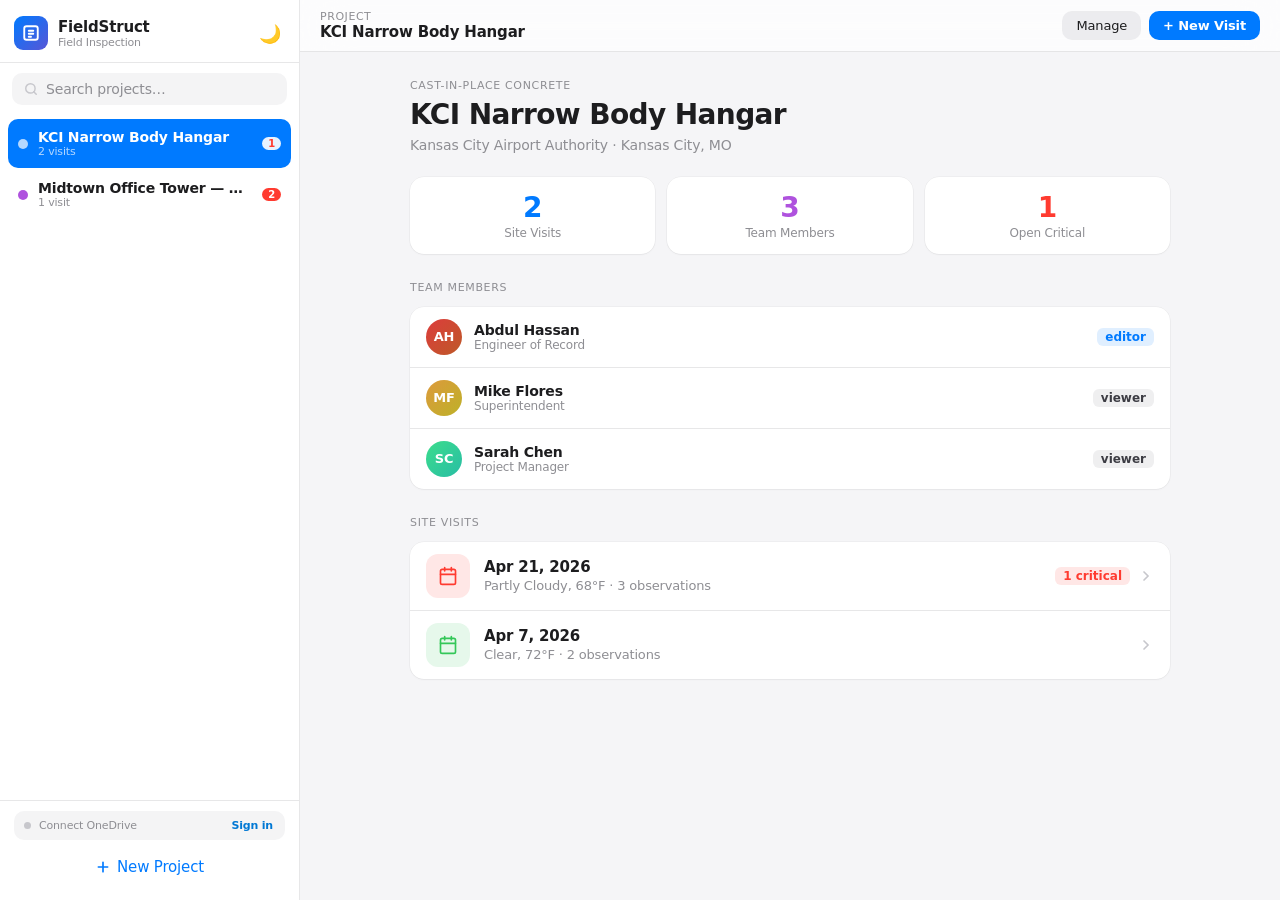
==== index.html @ b3968c45 "Initial commit" ====
<!DOCTYPE html>
<html lang="en">
<head>
  <meta charset="UTF-8"/>
  <meta name="viewport" content="width=device-width, initial-scale=1.0, viewport-fit=cover, user-scalable=no"/>
  <meta name="apple-mobile-web-app-capable" content="yes"/>
  <meta name="apple-mobile-web-app-status-bar-style" content="default"/>
  <meta name="apple-mobile-web-app-title" content="FieldStruct"/>
  <title>FieldStruct</title>
  <link rel="stylesheet" href="styles.css"/>
</head>
<body>
<div id="root"></div>

<!-- ── Vendor libraries (do not edit) ─────────────────────────────────────── -->
<script src="lib/msal.min.js"></script>
<script src="lib/react.min.js"></script>
<script src="lib/react-dom.min.js"></script>
<script src="lib/pdfjs-worker.min.js"></script>
<script src="lib/pdfjs.min.js"></script>
<script>
  /* Configure PDF.js worker — points to our local worker file */
  if (window.pdfjsLib) {
    pdfjsLib.GlobalWorkerOptions.workerSrc = 'lib/pdfjs-worker.min.js';
    window.__pdfWorkerUrl = 'lib/pdfjs-worker.min.js';
  }
</script>
<script src="lib/vendor-extra.min.js"></script>

<!-- ── App source files (load order matters — dependencies first) ─────────── -->
<script src="src/constants.js"></script>   <!-- themes, config, seed data           -->
<script src="src/utils.js"></script>       <!-- uid, fmt, ts, ds, dl, load/saveData -->
<script src="src/db.js"></script>          <!-- IndexedDB helpers                   -->
<script src="src/onedrive.js"></script>    <!-- MSAL auth, upload, sync, hook       -->
<script src="src/primitives.js"></script>  <!-- Chip, Toggle, Avatar, BackButton    -->
<script src="src/drawing.js"></script>     <!-- DirectionWheel, MiniDir, CameraCone, markup -->
<script src="src/HomeScreen.js"></script>  <!-- HomeScreen, ProjectDetail, VisitRow -->
<script src="src/ProjectView.js"></script> <!-- ProjectView, PunchList, sheets      -->
<script src="src/NewVisitSetup.js"></script> <!-- 2-step new visit wizard           -->
<script src="src/reports.js"></script>     <!-- generatePDF, generateDOCX, ReportPanel -->
<script src="src/ObservationTool.js"></script> <!-- The main inspection UI          -->
<script src="src/App.js"></script>         <!-- Root App + ReactDOM.createRoot()    -->

</body>
</html>
---- styles.css ----
/* ─── reset ───────────────────────────────────────────────────────── */
  *, *::before, *::after { box-sizing: border-box; margin: 0; padding: 0; -webkit-font-smoothing: antialiased; -moz-osx-font-smoothing: grayscale; }
  html, body, #root { height: 100%; width: 100%; overflow: hidden; background: #F5F5F7; }

  /* ─── SF Pro stack ────────────────────────────────────────────────── */
  body {
    font-family: -apple-system, BlinkMacSystemFont, "SF Pro Display", "SF Pro Text", "Helvetica Neue", system-ui, sans-serif;
    font-feature-settings: "ss01","ss02","cv11";
    letter-spacing: -0.011em;
    color: #1D1D1F;
  }
  input, textarea, select, button { font-family: inherit; font-feature-settings: inherit; letter-spacing: inherit; }
  input::placeholder, textarea::placeholder { color: #8E8E93; }
  button { cursor: pointer; border: none; background: none; }

  /* ─── scrollbars ──────────────────────────────────────────────────── */
  ::-webkit-scrollbar { width: 0; height: 0; }
  .scroll:hover::-webkit-scrollbar { width: 6px; height: 6px; }
  .scroll:hover::-webkit-scrollbar-thumb { background: rgba(0,0,0,0.18); border-radius: 6px; }

  /* ─── system animations ───────────────────────────────────────────── */
  @keyframes fadeIn   { from{opacity:0} to{opacity:1} }
  @keyframes slideUp  { from{opacity:0;transform:translateY(8px)} to{opacity:1;transform:translateY(0)} }
  @keyframes scaleIn  { from{opacity:0;transform:scale(0.96)} to{opacity:1;transform:scale(1)} }
  @keyframes spin     { from{transform:rotate(0deg)} to{transform:rotate(360deg)} }
  @keyframes blink    { 0%,100%{opacity:1} 50%{opacity:0.3} }
  @keyframes pulse    { 0%,100%{transform:scale(1);opacity:1} 50%{transform:scale(1.08);opacity:0.8} }
  @keyframes sheetUp  { from{opacity:0;transform:translateY(40px) scale(0.98)} to{opacity:1;transform:translateY(0) scale(1)} }

  .fade-in { animation: fadeIn 0.3s ease both; }
  .slide-up { animation: slideUp 0.35s cubic-bezier(0.16, 1, 0.3, 1) both; }
  .scale-in { animation: scaleIn 0.25s cubic-bezier(0.16, 1, 0.3, 1) both; }
  .sheet-up { animation: sheetUp 0.4s cubic-bezier(0.16, 1, 0.3, 1) both; }

  /* ─── press-down feedback ─────────────────────────────────────────── */
  .pressable { transition: transform 0.12s cubic-bezier(0.4,0,0.2,1), background 0.15s ease, box-shadow 0.15s ease; }
  .pressable:active { transform: scale(0.975); }

  /* ─── frosted glass ───────────────────────────────────────────────── */
  .glass {
    background: rgba(255,255,255,0.72);
    -webkit-backdrop-filter: saturate(180%) blur(24px);
    backdrop-filter: saturate(180%) blur(24px);
  }
  .glass-dark {
    background: rgba(28,28,30,0.72);
    -webkit-backdrop-filter: saturate(180%) blur(24px);
    backdrop-filter: saturate(180%) blur(24px);
  }

  /* ─── card style ──────────────────────────────────────────────────── */
  .card {
    background: #FFFFFF;
    border-radius: 14px;
    box-shadow: 0 1px 2px rgba(0,0,0,0.04), 0 0 0 0.5px rgba(0,0,0,0.06);
  }
  .card-elevated {
    background: #FFFFFF;
    border-radius: 14px;
    box-shadow: 0 4px 20px rgba(0,0,0,0.06), 0 1px 2px rgba(0,0,0,0.04), 0 0 0 0.5px rgba(0,0,0,0.06);
  }

  /* ─── system inputs ───────────────────────────────────────────────── */
  .sys-input {
    width: 100%;
    background: rgba(118,118,128,0.08);
    border: none;
    border-radius: 10px;
    padding: 10px 14px;
    font-size: 15px;
    outline: none;
    transition: background 0.15s ease, box-shadow 0.15s ease;
    color: #1D1D1F;
  }
  .sys-input:focus {
    background: #FFFFFF;
    box-shadow: 0 0 0 3px rgba(0,122,255,0.15), 0 0 0 0.5px rgba(0,122,255,0.8);
  }

  /* ─── buttons ─────────────────────────────────────────────────────── */
  .btn-primary {
    background: #007AFF;
    color: white;
    border-radius: 10px;
    padding: 9px 18px;
    font-size: 15px;
    font-weight: 590;
    letter-spacing: -0.01em;
    transition: background 0.12s, transform 0.12s;
  }
  .btn-primary:hover { background: #0071EB; }
  .btn-primary:active { transform: scale(0.97); background: #0063D1; }
  .btn-primary:disabled { background: rgba(0,122,255,0.3); cursor: not-allowed; }

  .btn-secondary {
    background: rgba(118,118,128,0.12);
    color: #1D1D1F;
    border-radius: 10px;
    padding: 9px 18px;
    font-size: 15px;
    font-weight: 500;
    transition: background 0.12s, transform 0.12s;
  }
  .btn-secondary:hover { background: rgba(118,118,128,0.18); }
  .btn-secondary:active { transform: scale(0.97); }

  .btn-tinted {
    background: rgba(0,122,255,0.12);
    color: #007AFF;
    border-radius: 10px;
    padding: 7px 14px;
    font-size: 14px;
    font-weight: 500;
    transition: background 0.12s, transform 0.12s;
  }
  .btn-tinted:hover { background: rgba(0,122,255,0.18); }
  .btn-tinted:active { transform: scale(0.97); }

  /* ─── typography ──────────────────────────────────────────────────── */
  .title-1 { font-size: 28px; font-weight: 700; letter-spacing: -0.022em; line-height: 1.14; }
  .title-2 { font-size: 22px; font-weight: 700; letter-spacing: -0.02em; line-height: 1.18; }
  .title-3 { font-size: 20px; font-weight: 600; letter-spacing: -0.018em; line-height: 1.2; }
  .headline { font-size: 17px; font-weight: 600; letter-spacing: -0.015em; line-height: 1.29; }
  .body { font-size: 15px; font-weight: 400; letter-spacing: -0.011em; line-height: 1.4; }
  .callout { font-size: 14px; font-weight: 500; letter-spacing: -0.005em; line-height: 1.4; }
  .footnote { font-size: 12px; font-weight: 400; letter-spacing: 0; line-height: 1.33; }
  .caption { font-size: 11px; font-weight: 500; letter-spacing: 0.06em; text-transform: uppercase; line-height: 1.18; }
  .mono { font-family: "SF Mono", ui-monospace, Menlo, monospace; font-feature-settings: "ss01","ss02"; }

  /* ─── divider ─────────────────────────────────────────────────────── */
  .divider { height: 1px; background: rgba(60,60,67,0.12); }
  .divider-subtle { height: 1px; background: rgba(60,60,67,0.06); }

  /* ─── segmented control ──────────────────────────────────────────── */
  .seg {
    display: inline-flex;
    background: rgba(118,118,128,0.12);
    border-radius: 9px;
    padding: 2px;
    gap: 2px;
  }
  .seg-item {
    padding: 5px 14px;
    border-radius: 7px;
    font-size: 13px;
    font-weight: 500;
    color: #1D1D1F;
    transition: background 0.15s ease;
    white-space: nowrap;
  }
  .seg-item.active {
    background: #FFFFFF;
    box-shadow: 0 3px 1px rgba(0,0,0,0.04), 0 3px 8px rgba(0,0,0,0.12), 0 0 0 0.5px rgba(0,0,0,0.04);
  }
  .seg-item:not(.active):hover { background: rgba(255,255,255,0.4); }
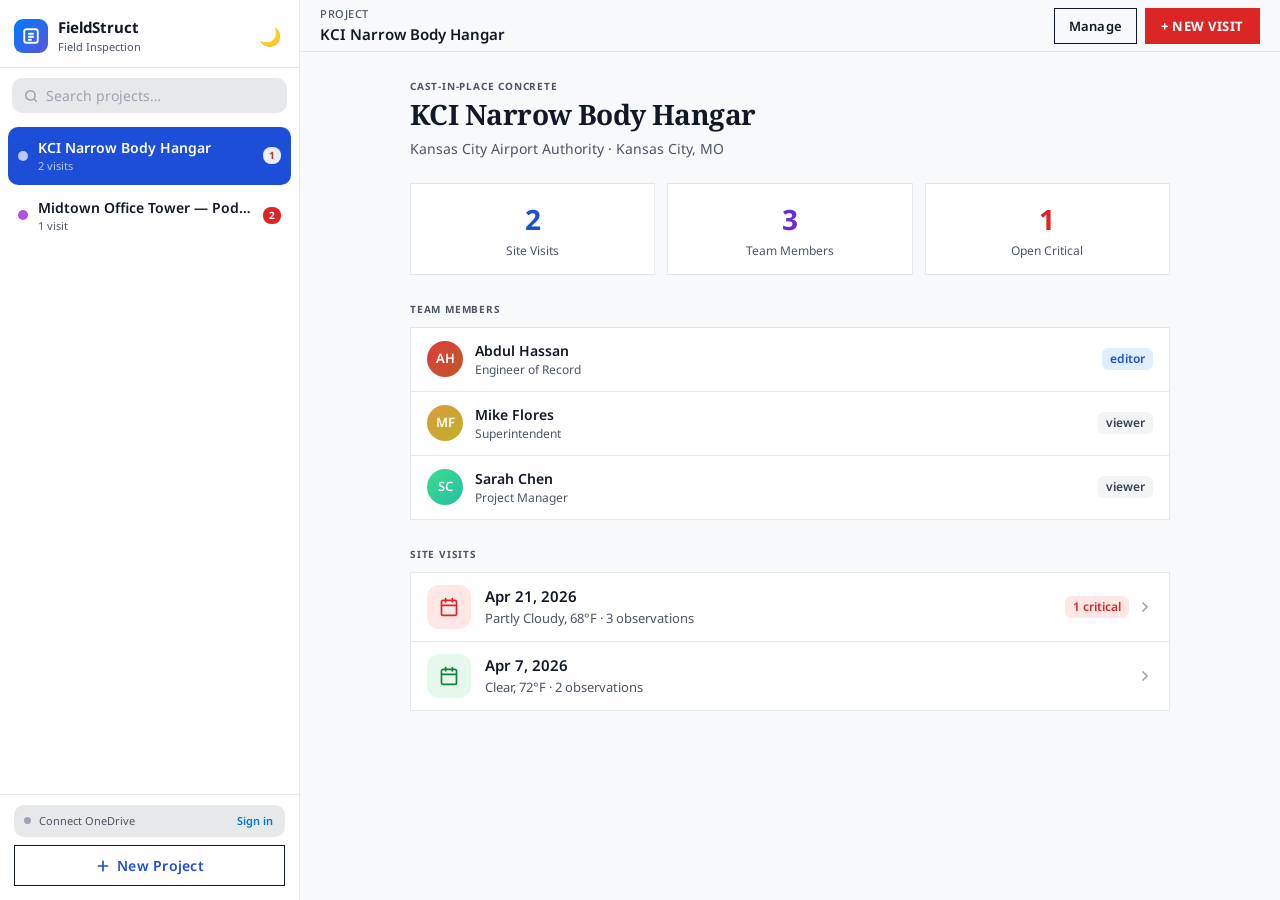
==== commit 26f34abc: "Apply Crimson Light / Structural Precision design system - New color tokens: crimson #DC2626 primary" ====
--- a/index.html
+++ b/index.html
@@ -7,7 +7,10 @@
   <meta name="apple-mobile-web-app-status-bar-style" content="default"/>
   <meta name="apple-mobile-web-app-title" content="FieldStruct"/>
   <title>FieldStruct</title>
-  <link rel="stylesheet" href="styles.css"/>
+  <link rel="preconnect" href="https://fonts.googleapis.com"/>
+  <link rel="preconnect" href="https://fonts.gstatic.com" crossorigin/>
+  <link href="https://fonts.googleapis.com/css2?family=Noto+Sans:wght@400;500;600;700&family=Noto+Serif:wght@400;600;700&display=swap" rel="stylesheet"/>
+  <link rel="stylesheet" href="styles.css?v=6"/>
 </head>
 <body>
 <div id="root"></div>
@@ -28,18 +31,18 @@
 <script src="lib/vendor-extra.min.js"></script>
 
 <!-- ── App source files (load order matters — dependencies first) ─────────── -->
-<script src="src/constants.js"></script>   <!-- themes, config, seed data           -->
-<script src="src/utils.js"></script>       <!-- uid, fmt, ts, ds, dl, load/saveData -->
-<script src="src/db.js"></script>          <!-- IndexedDB helpers                   -->
-<script src="src/onedrive.js"></script>    <!-- MSAL auth, upload, sync, hook       -->
-<script src="src/primitives.js"></script>  <!-- Chip, Toggle, Avatar, BackButton    -->
-<script src="src/drawing.js"></script>     <!-- DirectionWheel, MiniDir, CameraCone, markup -->
-<script src="src/HomeScreen.js"></script>  <!-- HomeScreen, ProjectDetail, VisitRow -->
-<script src="src/ProjectView.js"></script> <!-- ProjectView, PunchList, sheets      -->
-<script src="src/NewVisitSetup.js"></script> <!-- 2-step new visit wizard           -->
-<script src="src/reports.js"></script>     <!-- generatePDF, generateDOCX, ReportPanel -->
-<script src="src/ObservationTool.js"></script> <!-- The main inspection UI          -->
-<script src="src/App.js"></script>         <!-- Root App + ReactDOM.createRoot()    -->
+<script src="src/constants.js?v=6"></script>   <!-- themes, config, seed data           -->
+<script src="src/utils.js?v=6"></script>       <!-- uid, fmt, ts, ds, dl, load/saveData -->
+<script src="src/db.js?v=6"></script>          <!-- IndexedDB helpers                   -->
+<script src="src/onedrive.js?v=6"></script>    <!-- MSAL auth, upload, sync, hook       -->
+<script src="src/primitives.js?v=6"></script>  <!-- Chip, Toggle, Avatar, BackButton    -->
+<script src="src/drawing.js?v=6"></script>     <!-- DirectionWheel, MiniDir, CameraCone, markup -->
+<script src="src/HomeScreen.js?v=6"></script>  <!-- HomeScreen, ProjectDetail, VisitRow -->
+<script src="src/ProjectView.js?v=6"></script> <!-- ProjectView, PunchList, sheets      -->
+<script src="src/NewVisitSetup.js?v=6"></script> <!-- 2-step new visit wizard           -->
+<script src="src/reports.js?v=6"></script>     <!-- generatePDF, generateDOCX, ReportPanel -->
+<script src="src/ObservationTool.js?v=6"></script> <!-- The main inspection UI          -->
+<script src="src/App.js?v=6"></script>         <!-- Root App + ReactDOM.createRoot()    -->
 
 </body>
 </html>
--- a/styles.css
+++ b/styles.css
@@ -1,155 +1,283 @@
-/* ─── reset ───────────────────────────────────────────────────────── */
-  *, *::before, *::after { box-sizing: border-box; margin: 0; padding: 0; -webkit-font-smoothing: antialiased; -moz-osx-font-smoothing: grayscale; }
-  html, body, #root { height: 100%; width: 100%; overflow: hidden; background: #F5F5F7; }
-
-  /* ─── SF Pro stack ────────────────────────────────────────────────── */
-  body {
-    font-family: -apple-system, BlinkMacSystemFont, "SF Pro Display", "SF Pro Text", "Helvetica Neue", system-ui, sans-serif;
-    font-feature-settings: "ss01","ss02","cv11";
-    letter-spacing: -0.011em;
-    color: #1D1D1F;
-  }
-  input, textarea, select, button { font-family: inherit; font-feature-settings: inherit; letter-spacing: inherit; }
-  input::placeholder, textarea::placeholder { color: #8E8E93; }
-  button { cursor: pointer; border: none; background: none; }
-
-  /* ─── scrollbars ──────────────────────────────────────────────────── */
-  ::-webkit-scrollbar { width: 0; height: 0; }
-  .scroll:hover::-webkit-scrollbar { width: 6px; height: 6px; }
-  .scroll:hover::-webkit-scrollbar-thumb { background: rgba(0,0,0,0.18); border-radius: 6px; }
-
-  /* ─── system animations ───────────────────────────────────────────── */
-  @keyframes fadeIn   { from{opacity:0} to{opacity:1} }
-  @keyframes slideUp  { from{opacity:0;transform:translateY(8px)} to{opacity:1;transform:translateY(0)} }
-  @keyframes scaleIn  { from{opacity:0;transform:scale(0.96)} to{opacity:1;transform:scale(1)} }
-  @keyframes spin     { from{transform:rotate(0deg)} to{transform:rotate(360deg)} }
-  @keyframes blink    { 0%,100%{opacity:1} 50%{opacity:0.3} }
-  @keyframes pulse    { 0%,100%{transform:scale(1);opacity:1} 50%{transform:scale(1.08);opacity:0.8} }
-  @keyframes sheetUp  { from{opacity:0;transform:translateY(40px) scale(0.98)} to{opacity:1;transform:translateY(0) scale(1)} }
-
-  .fade-in { animation: fadeIn 0.3s ease both; }
-  .slide-up { animation: slideUp 0.35s cubic-bezier(0.16, 1, 0.3, 1) both; }
-  .scale-in { animation: scaleIn 0.25s cubic-bezier(0.16, 1, 0.3, 1) both; }
-  .sheet-up { animation: sheetUp 0.4s cubic-bezier(0.16, 1, 0.3, 1) both; }
-
-  /* ─── press-down feedback ─────────────────────────────────────────── */
-  .pressable { transition: transform 0.12s cubic-bezier(0.4,0,0.2,1), background 0.15s ease, box-shadow 0.15s ease; }
-  .pressable:active { transform: scale(0.975); }
-
-  /* ─── frosted glass ───────────────────────────────────────────────── */
-  .glass {
-    background: rgba(255,255,255,0.72);
-    -webkit-backdrop-filter: saturate(180%) blur(24px);
-    backdrop-filter: saturate(180%) blur(24px);
-  }
-  .glass-dark {
-    background: rgba(28,28,30,0.72);
-    -webkit-backdrop-filter: saturate(180%) blur(24px);
-    backdrop-filter: saturate(180%) blur(24px);
-  }
-
-  /* ─── card style ──────────────────────────────────────────────────── */
-  .card {
-    background: #FFFFFF;
-    border-radius: 14px;
-    box-shadow: 0 1px 2px rgba(0,0,0,0.04), 0 0 0 0.5px rgba(0,0,0,0.06);
-  }
-  .card-elevated {
-    background: #FFFFFF;
-    border-radius: 14px;
-    box-shadow: 0 4px 20px rgba(0,0,0,0.06), 0 1px 2px rgba(0,0,0,0.04), 0 0 0 0.5px rgba(0,0,0,0.06);
-  }
-
-  /* ─── system inputs ───────────────────────────────────────────────── */
-  .sys-input {
-    width: 100%;
-    background: rgba(118,118,128,0.08);
-    border: none;
-    border-radius: 10px;
-    padding: 10px 14px;
-    font-size: 15px;
-    outline: none;
-    transition: background 0.15s ease, box-shadow 0.15s ease;
-    color: #1D1D1F;
-  }
-  .sys-input:focus {
-    background: #FFFFFF;
-    box-shadow: 0 0 0 3px rgba(0,122,255,0.15), 0 0 0 0.5px rgba(0,122,255,0.8);
-  }
-
-  /* ─── buttons ─────────────────────────────────────────────────────── */
-  .btn-primary {
-    background: #007AFF;
-    color: white;
-    border-radius: 10px;
-    padding: 9px 18px;
-    font-size: 15px;
-    font-weight: 590;
-    letter-spacing: -0.01em;
-    transition: background 0.12s, transform 0.12s;
-  }
-  .btn-primary:hover { background: #0071EB; }
-  .btn-primary:active { transform: scale(0.97); background: #0063D1; }
-  .btn-primary:disabled { background: rgba(0,122,255,0.3); cursor: not-allowed; }
-
-  .btn-secondary {
-    background: rgba(118,118,128,0.12);
-    color: #1D1D1F;
-    border-radius: 10px;
-    padding: 9px 18px;
-    font-size: 15px;
-    font-weight: 500;
-    transition: background 0.12s, transform 0.12s;
-  }
-  .btn-secondary:hover { background: rgba(118,118,128,0.18); }
-  .btn-secondary:active { transform: scale(0.97); }
-
-  .btn-tinted {
-    background: rgba(0,122,255,0.12);
-    color: #007AFF;
-    border-radius: 10px;
-    padding: 7px 14px;
-    font-size: 14px;
-    font-weight: 500;
-    transition: background 0.12s, transform 0.12s;
-  }
-  .btn-tinted:hover { background: rgba(0,122,255,0.18); }
-  .btn-tinted:active { transform: scale(0.97); }
-
-  /* ─── typography ──────────────────────────────────────────────────── */
-  .title-1 { font-size: 28px; font-weight: 700; letter-spacing: -0.022em; line-height: 1.14; }
-  .title-2 { font-size: 22px; font-weight: 700; letter-spacing: -0.02em; line-height: 1.18; }
-  .title-3 { font-size: 20px; font-weight: 600; letter-spacing: -0.018em; line-height: 1.2; }
-  .headline { font-size: 17px; font-weight: 600; letter-spacing: -0.015em; line-height: 1.29; }
-  .body { font-size: 15px; font-weight: 400; letter-spacing: -0.011em; line-height: 1.4; }
-  .callout { font-size: 14px; font-weight: 500; letter-spacing: -0.005em; line-height: 1.4; }
-  .footnote { font-size: 12px; font-weight: 400; letter-spacing: 0; line-height: 1.33; }
-  .caption { font-size: 11px; font-weight: 500; letter-spacing: 0.06em; text-transform: uppercase; line-height: 1.18; }
-  .mono { font-family: "SF Mono", ui-monospace, Menlo, monospace; font-feature-settings: "ss01","ss02"; }
-
-  /* ─── divider ─────────────────────────────────────────────────────── */
-  .divider { height: 1px; background: rgba(60,60,67,0.12); }
-  .divider-subtle { height: 1px; background: rgba(60,60,67,0.06); }
-
-  /* ─── segmented control ──────────────────────────────────────────── */
-  .seg {
-    display: inline-flex;
-    background: rgba(118,118,128,0.12);
-    border-radius: 9px;
-    padding: 2px;
-    gap: 2px;
-  }
-  .seg-item {
-    padding: 5px 14px;
-    border-radius: 7px;
-    font-size: 13px;
-    font-weight: 500;
-    color: #1D1D1F;
-    transition: background 0.15s ease;
-    white-space: nowrap;
-  }
-  .seg-item.active {
-    background: #FFFFFF;
-    box-shadow: 0 3px 1px rgba(0,0,0,0.04), 0 3px 8px rgba(0,0,0,0.12), 0 0 0 0.5px rgba(0,0,0,0.04);
-  }
-  .seg-item:not(.active):hover { background: rgba(255,255,255,0.4); }
+/* ─── CSS custom properties ─────────────────────────────────────────────────
+   Light mode = :root defaults
+   Dark mode  = .theme-dark overrides (toggled by applyTheme on <html>)
+   ─────────────────────────────────────────────────────────────────────────── */
+:root {
+  --bg:       #f8f9fa;
+  --bg2:      #ffffff;
+  --bg3:      #f3f4f5;
+  --surface:  #ffffff;
+  --label:    #111827;
+  --label2:   #374151;
+  --label3:   #4b5563;
+  --label4:   #9ca3af;
+  --sep:      #e5e7eb;
+  --sep-str:  #d1d5db;
+  --red:      #dc2626;
+  --fill1:    rgba(0,0,0,0.08);
+  --fill2:    rgba(0,0,0,0.05);
+  --fill3:    #f3f4f5;
+  --fill4:    #e7e8e9;
+}
+
+/* Dark theme — "Structural Precision" */
+html.theme-dark {
+  --bg:       #0e0e0e;
+  --bg2:      #131313;
+  --bg3:      #1c1b1b;
+  --surface:  #20201f;
+  --label:    #e5e2e1;
+  --label2:   #d4d4d4;
+  --label3:   #ac8884;
+  --label4:   #5c403c;
+  --sep:      #262626;
+  --sep-str:  #404040;
+  --red:      #dc2626;
+  --fill1:    rgba(255,255,255,0.08);
+  --fill2:    rgba(255,255,255,0.04);
+  --fill3:    #2a2a2a;
+  --fill4:    #353535;
+}
+
+/* ─── reset ────────────────────────────────────────────────────────────────── */
+*, *::before, *::after {
+  box-sizing: border-box;
+  margin: 0;
+  padding: 0;
+  -webkit-font-smoothing: antialiased;
+  -moz-osx-font-smoothing: grayscale;
+}
+html, body, #root {
+  height: 100%;
+  width: 100%;
+  overflow: hidden;
+  background: var(--bg);
+}
+
+/* ─── Noto Sans + Noto Serif typography stack ──────────────────────────────── */
+body {
+  font-family: 'Noto Sans', 'Helvetica Neue', system-ui, sans-serif;
+  font-size: 15px;
+  line-height: 1.5;
+  letter-spacing: 0;
+  color: var(--label);
+}
+input, textarea, select, button {
+  font-family: 'Noto Sans', 'Helvetica Neue', system-ui, sans-serif;
+}
+input::placeholder, textarea::placeholder { color: var(--label4); }
+button { cursor: pointer; border: none; background: none; }
+
+/* ─── scrollbars ────────────────────────────────────────────────────────────── */
+::-webkit-scrollbar { width: 0; height: 0; }
+.scroll:hover::-webkit-scrollbar { width: 5px; height: 5px; }
+.scroll:hover::-webkit-scrollbar-thumb {
+  background: var(--sep-str);
+  border-radius: 0;
+}
+
+/* ─── animations ────────────────────────────────────────────────────────────── */
+@keyframes fadeIn  { from{opacity:0}             to{opacity:1}                              }
+@keyframes slideUp { from{opacity:0;transform:translateY(8px)} to{opacity:1;transform:translateY(0)} }
+@keyframes scaleIn { from{opacity:0;transform:scale(0.97)}     to{opacity:1;transform:scale(1)}     }
+@keyframes sheetUp { from{opacity:0;transform:translateY(40px) scale(0.98)} to{opacity:1;transform:translateY(0) scale(1)} }
+@keyframes spin    { from{transform:rotate(0deg)} to{transform:rotate(360deg)}             }
+@keyframes blink   { 0%,100%{opacity:1} 50%{opacity:0.3}                                  }
+@keyframes pulse   { 0%,100%{transform:scale(1);opacity:1} 50%{transform:scale(1.08);opacity:0.8} }
+
+.fade-in  { animation: fadeIn  0.25s ease both; }
+.slide-up { animation: slideUp 0.3s  cubic-bezier(0.16,1,0.3,1) both; }
+.scale-in { animation: scaleIn 0.22s cubic-bezier(0.16,1,0.3,1) both; }
+.sheet-up { animation: sheetUp 0.35s cubic-bezier(0.16,1,0.3,1) both; }
+
+/* ─── press feedback ────────────────────────────────────────────────────────── */
+.pressable {
+  transition: transform 0.1s ease, background 0.12s ease, border-color 0.12s ease;
+}
+.pressable:active { transform: scale(0.975); }
+
+/* ─── navbar / glass ────────────────────────────────────────────────────────── */
+.glass {
+  background: rgba(248,249,250,0.92);
+  -webkit-backdrop-filter: blur(16px) saturate(140%);
+  backdrop-filter: blur(16px) saturate(140%);
+  border-bottom: 1px solid var(--sep);
+}
+html.theme-dark .glass {
+  background: rgba(19,19,19,0.92);
+}
+.glass-dark {
+  background: rgba(14,14,14,0.92);
+  -webkit-backdrop-filter: blur(16px) saturate(140%);
+  backdrop-filter: blur(16px) saturate(140%);
+  border-bottom: 1px solid var(--sep);
+}
+
+/* ─── card ──────────────────────────────────────────────────────────────────── */
+/* Level 1: flat border, no radius, no shadow — engineering panel feel */
+.card {
+  background: var(--bg2);
+  border: 1px solid var(--sep);
+  border-radius: 0;
+}
+.card-elevated {
+  background: var(--bg2);
+  border: 1px solid var(--sep-str);
+  border-radius: 0;
+  box-shadow: 0 4px 16px rgba(0,0,0,0.06);
+}
+
+/* ─── inputs ────────────────────────────────────────────────────────────────── */
+.sys-input {
+  width: 100%;
+  background: var(--bg2);
+  border: 1px solid var(--sep);
+  border-radius: 0;
+  padding: 10px 12px;
+  font-size: 14px;
+  outline: none;
+  color: var(--label);
+  transition: border-color 0.15s ease;
+}
+.sys-input:focus {
+  border-color: var(--red);
+  box-shadow: none;
+}
+
+/* ─── buttons ───────────────────────────────────────────────────────────────── */
+
+/* Primary — solid crimson, sharp */
+.btn-primary {
+  background: #dc2626;
+  color: #ffffff;
+  border-radius: 0;
+  border: 2px solid #dc2626;
+  padding: 9px 20px;
+  font-size: 14px;
+  font-weight: 700;
+  letter-spacing: 0.04em;
+  text-transform: uppercase;
+  transition: background 0.12s ease, border-color 0.12s ease;
+}
+.btn-primary:hover   { background: #b91c1c; border-color: #b91c1c; }
+.btn-primary:active  { background: #991b1b; border-color: #991b1b; transform: scale(0.975); }
+.btn-primary:disabled { background: rgba(220,38,38,0.35); border-color: transparent; cursor: not-allowed; }
+
+/* Secondary — outlined, sharp */
+.btn-secondary {
+  background: transparent;
+  color: var(--label);
+  border-radius: 0;
+  border: 1.5px solid var(--label);
+  padding: 9px 20px;
+  font-size: 14px;
+  font-weight: 600;
+  letter-spacing: 0.02em;
+  transition: background 0.12s ease, color 0.12s ease;
+}
+.btn-secondary:hover  { background: var(--fill1); }
+.btn-secondary:active { transform: scale(0.975); }
+
+/* Tinted — muted crimson tint */
+.btn-tinted {
+  background: rgba(220,38,38,0.08);
+  color: #dc2626;
+  border-radius: 0;
+  border: 1px solid rgba(220,38,38,0.25);
+  padding: 7px 14px;
+  font-size: 13px;
+  font-weight: 600;
+  letter-spacing: 0.02em;
+  transition: background 0.12s ease;
+}
+.btn-tinted:hover  { background: rgba(220,38,38,0.14); }
+.btn-tinted:active { transform: scale(0.975); }
+
+/* ─── typography ─────────────────────────────────────────────────────────────── */
+/* Headings → Noto Serif (authority, precision) */
+.title-1 {
+  font-family: 'Noto Serif', Georgia, serif;
+  font-size: 28px; font-weight: 700;
+  letter-spacing: -0.02em; line-height: 1.2;
+}
+.title-2 {
+  font-family: 'Noto Serif', Georgia, serif;
+  font-size: 22px; font-weight: 600;
+  letter-spacing: -0.01em; line-height: 1.25;
+}
+.title-3 {
+  font-family: 'Noto Serif', Georgia, serif;
+  font-size: 18px; font-weight: 600;
+  letter-spacing: 0; line-height: 1.3;
+}
+
+/* Body / UI → Noto Sans (clarity, precision) */
+.headline {
+  font-family: 'Noto Sans', sans-serif;
+  font-size: 15px; font-weight: 700;
+  letter-spacing: 0; line-height: 1.35;
+}
+.body {
+  font-family: 'Noto Sans', sans-serif;
+  font-size: 15px; font-weight: 400;
+  letter-spacing: 0; line-height: 1.6;
+}
+.callout {
+  font-family: 'Noto Sans', sans-serif;
+  font-size: 14px; font-weight: 500;
+  letter-spacing: 0; line-height: 1.5;
+}
+.footnote {
+  font-family: 'Noto Sans', sans-serif;
+  font-size: 12px; font-weight: 400;
+  letter-spacing: 0; line-height: 1.4;
+}
+
+/* Engineering annotation label — uppercase, tracked */
+.caption {
+  font-family: 'Noto Sans', sans-serif;
+  font-size: 10px; font-weight: 700;
+  letter-spacing: 0.08em;
+  text-transform: uppercase;
+  line-height: 1.2;
+}
+
+.mono {
+  font-family: 'Courier New', ui-monospace, monospace;
+  font-size: 13px;
+  letter-spacing: 0.03em;
+}
+
+/* ─── dividers ──────────────────────────────────────────────────────────────── */
+.divider        { height: 1px; background: var(--sep); }
+.divider-subtle { height: 1px; background: var(--fill3); }
+
+/* ─── segmented control ─────────────────────────────────────────────────────── */
+.seg {
+  display: inline-flex;
+  background: var(--fill3);
+  border: 1px solid var(--sep);
+  border-radius: 0;
+  padding: 2px;
+  gap: 2px;
+}
+.seg-item {
+  padding: 5px 14px;
+  border-radius: 0;
+  font-size: 12px;
+  font-weight: 700;
+  letter-spacing: 0.04em;
+  text-transform: uppercase;
+  color: var(--label3);
+  transition: background 0.12s ease, color 0.12s ease;
+  white-space: nowrap;
+}
+.seg-item.active {
+  background: var(--bg2);
+  color: var(--label);
+  border: 1px solid var(--sep-str);
+}
+.seg-item:not(.active):hover {
+  background: var(--fill2);
+  color: var(--label2);
+}
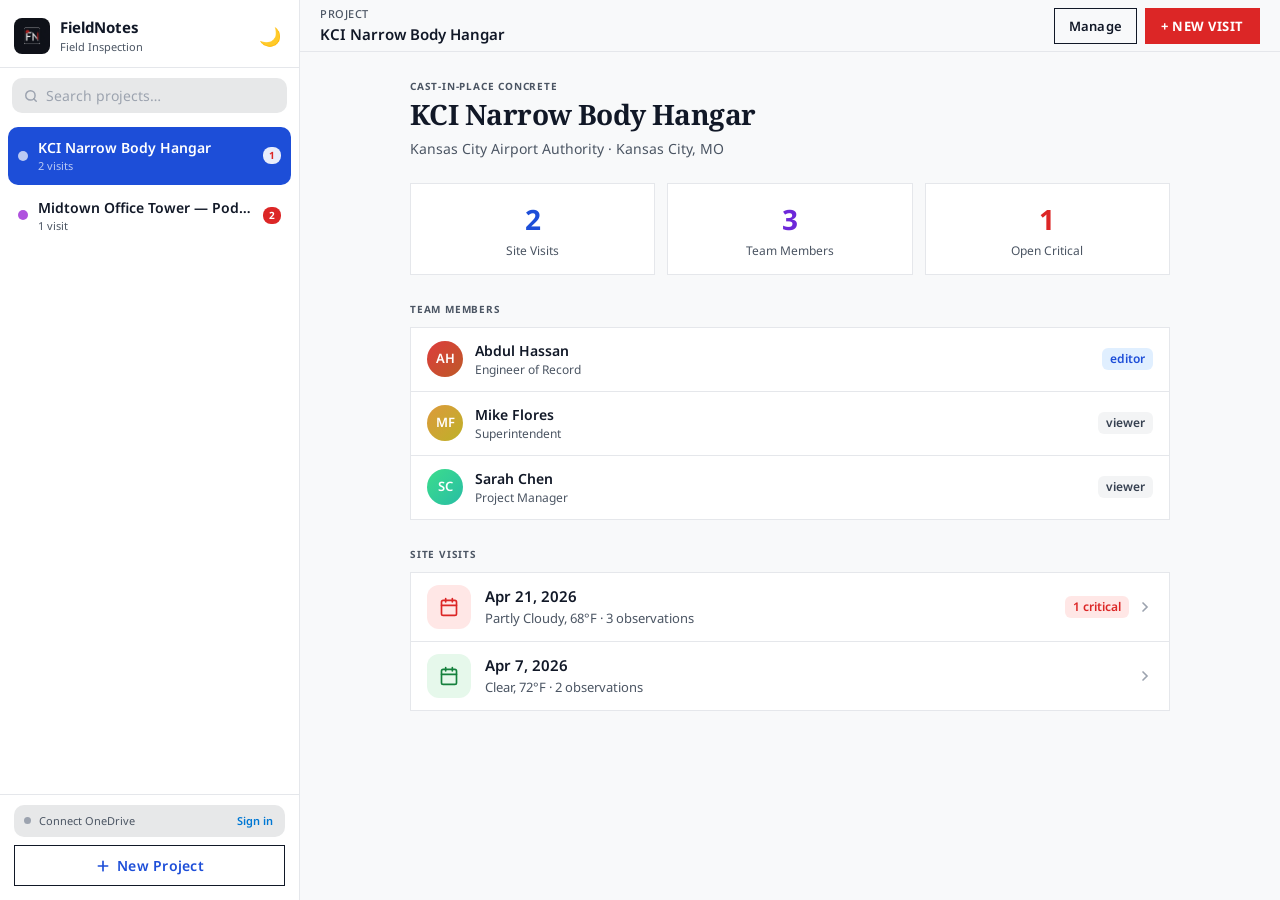
==== commit 8967c843: "Add FN logo as app icon, favicon, and PWA icons - logo.png: full-resolution source logo (hard hat + " ====
--- a/index.html
+++ b/index.html
@@ -5,12 +5,14 @@
   <meta name="viewport" content="width=device-width, initial-scale=1.0, viewport-fit=cover, user-scalable=no"/>
   <meta name="apple-mobile-web-app-capable" content="yes"/>
   <meta name="apple-mobile-web-app-status-bar-style" content="default"/>
-  <meta name="apple-mobile-web-app-title" content="FieldStruct"/>
-  <title>FieldStruct</title>
+  <meta name="apple-mobile-web-app-title" content="FieldNotes"/>
+  <title>FieldNotes</title>
+  <link rel="icon" type="image/png" href="favicon.png"/>
+  <link rel="apple-touch-icon" href="apple-touch-icon.png"/>
   <link rel="preconnect" href="https://fonts.googleapis.com"/>
   <link rel="preconnect" href="https://fonts.gstatic.com" crossorigin/>
   <link href="https://fonts.googleapis.com/css2?family=Noto+Sans:wght@400;500;600;700&family=Noto+Serif:wght@400;600;700&display=swap" rel="stylesheet"/>
-  <link rel="stylesheet" href="styles.css?v=6"/>
+  <link rel="stylesheet" href="styles.css?v=8"/>
 </head>
 <body>
 <div id="root"></div>
@@ -22,27 +24,29 @@
 <script src="lib/pdfjs-worker.min.js"></script>
 <script src="lib/pdfjs.min.js"></script>
 <script>
-  /* Configure PDF.js worker — points to our local worker file */
-  if (window.pdfjsLib) {
-    pdfjsLib.GlobalWorkerOptions.workerSrc = 'lib/pdfjs-worker.min.js';
-    window.__pdfWorkerUrl = 'lib/pdfjs-worker.min.js';
+  /* Configure PDF.js worker.
+     pdfjs-worker.min.js (loaded above) creates a blob URL and stores it in
+     window.__pdfWorkerUrl — use that blob URL as the workerSrc so PDF.js
+     can actually start the worker. Do NOT overwrite __pdfWorkerUrl. */
+  if (window.pdfjsLib && window.__pdfWorkerUrl) {
+    pdfjsLib.GlobalWorkerOptions.workerSrc = window.__pdfWorkerUrl;
   }
 </script>
 <script src="lib/vendor-extra.min.js"></script>
 
 <!-- ── App source files (load order matters — dependencies first) ─────────── -->
-<script src="src/constants.js?v=6"></script>   <!-- themes, config, seed data           -->
-<script src="src/utils.js?v=6"></script>       <!-- uid, fmt, ts, ds, dl, load/saveData -->
-<script src="src/db.js?v=6"></script>          <!-- IndexedDB helpers                   -->
-<script src="src/onedrive.js?v=6"></script>    <!-- MSAL auth, upload, sync, hook       -->
-<script src="src/primitives.js?v=6"></script>  <!-- Chip, Toggle, Avatar, BackButton    -->
-<script src="src/drawing.js?v=6"></script>     <!-- DirectionWheel, MiniDir, CameraCone, markup -->
-<script src="src/HomeScreen.js?v=6"></script>  <!-- HomeScreen, ProjectDetail, VisitRow -->
-<script src="src/ProjectView.js?v=6"></script> <!-- ProjectView, PunchList, sheets      -->
-<script src="src/NewVisitSetup.js?v=6"></script> <!-- 2-step new visit wizard           -->
-<script src="src/reports.js?v=6"></script>     <!-- generatePDF, generateDOCX, ReportPanel -->
-<script src="src/ObservationTool.js?v=6"></script> <!-- The main inspection UI          -->
-<script src="src/App.js?v=6"></script>         <!-- Root App + ReactDOM.createRoot()    -->
+<script src="src/constants.js?v=8"></script>   <!-- themes, config, seed data           -->
+<script src="src/utils.js?v=8"></script>       <!-- uid, fmt, ts, ds, dl, load/saveData -->
+<script src="src/db.js?v=8"></script>          <!-- IndexedDB helpers                   -->
+<script src="src/onedrive.js?v=8"></script>    <!-- MSAL auth, upload, sync, hook       -->
+<script src="src/primitives.js?v=8"></script>  <!-- Chip, Toggle, Avatar, BackButton    -->
+<script src="src/drawing.js?v=8"></script>     <!-- DirectionWheel, MiniDir, CameraCone, markup -->
+<script src="src/HomeScreen.js?v=8"></script>  <!-- HomeScreen, ProjectDetail, VisitRow -->
+<script src="src/ProjectView.js?v=8"></script> <!-- ProjectView, PunchList, sheets      -->
+<script src="src/NewVisitSetup.js?v=8"></script> <!-- 2-step new visit wizard           -->
+<script src="src/reports.js?v=8"></script>     <!-- generatePDF, generateDOCX, ReportPanel -->
+<script src="src/ObservationTool.js?v=8"></script> <!-- The main inspection UI          -->
+<script src="src/App.js?v=8"></script>         <!-- Root App + ReactDOM.createRoot()    -->
 
 </body>
 </html>
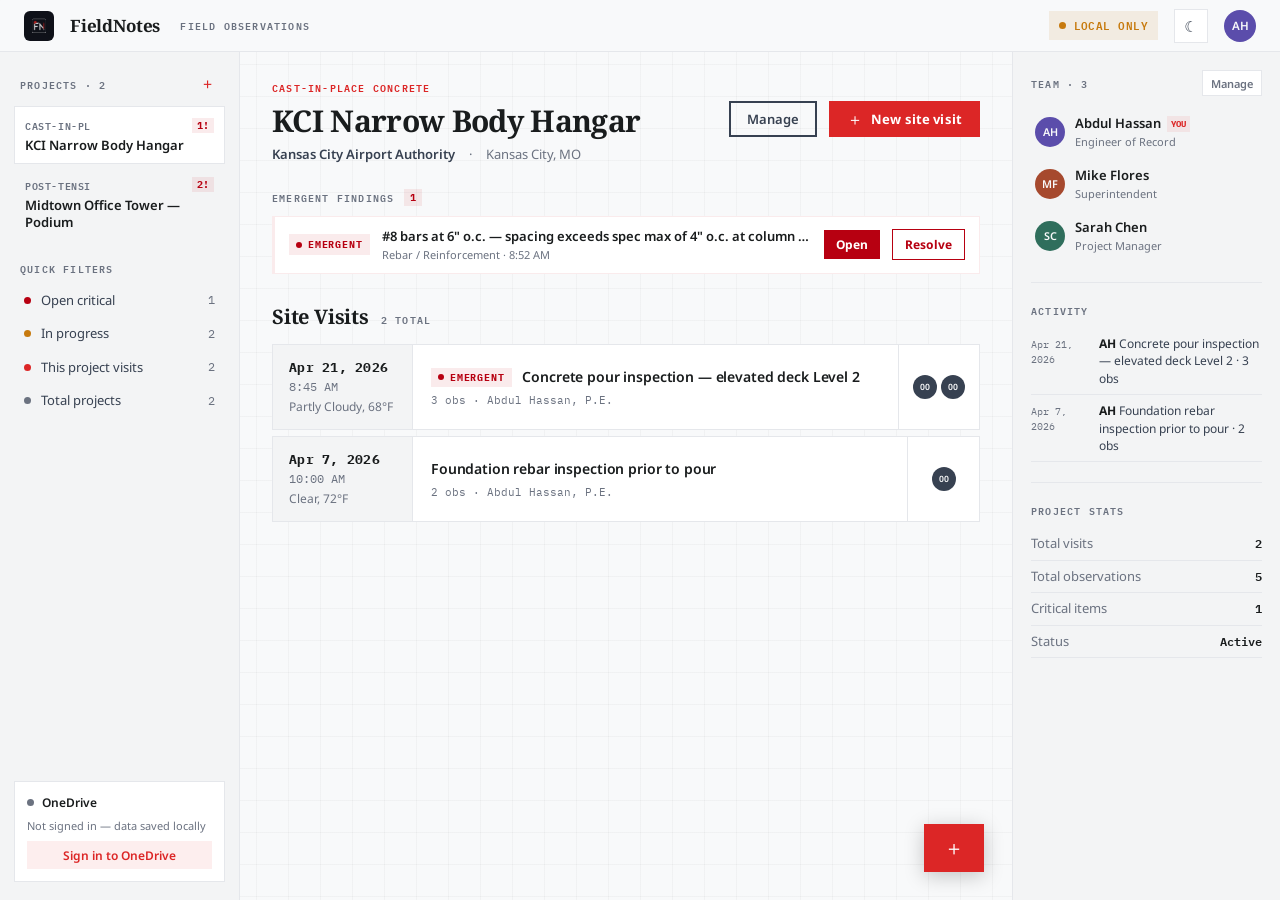
==== commit 0e75ea4a: "Redesign home dashboard: three-panel layout from Claude design handoff - New src/tokens.js: design s" ====
--- a/index.html
+++ b/index.html
@@ -11,8 +11,8 @@
   <link rel="apple-touch-icon" href="apple-touch-icon.png"/>
   <link rel="preconnect" href="https://fonts.googleapis.com"/>
   <link rel="preconnect" href="https://fonts.gstatic.com" crossorigin/>
-  <link href="https://fonts.googleapis.com/css2?family=Noto+Sans:wght@400;500;600;700&family=Noto+Serif:wght@400;600;700&display=swap" rel="stylesheet"/>
-  <link rel="stylesheet" href="styles.css?v=8"/>
+  <link href="https://fonts.googleapis.com/css2?family=Noto+Sans:wght@400;500;600;700&family=Noto+Serif:wght@400;600;700&family=IBM+Plex+Mono:wght@400;600;700&display=swap" rel="stylesheet"/>
+  <link rel="stylesheet" href="styles.css?v=9"/>
 </head>
 <body>
 <div id="root"></div>
@@ -35,18 +35,19 @@
 <script src="lib/vendor-extra.min.js"></script>
 
 <!-- ── App source files (load order matters — dependencies first) ─────────── -->
-<script src="src/constants.js?v=8"></script>   <!-- themes, config, seed data           -->
-<script src="src/utils.js?v=8"></script>       <!-- uid, fmt, ts, ds, dl, load/saveData -->
-<script src="src/db.js?v=8"></script>          <!-- IndexedDB helpers                   -->
-<script src="src/onedrive.js?v=8"></script>    <!-- MSAL auth, upload, sync, hook       -->
-<script src="src/primitives.js?v=8"></script>  <!-- Chip, Toggle, Avatar, BackButton    -->
-<script src="src/drawing.js?v=8"></script>     <!-- DirectionWheel, MiniDir, CameraCone, markup -->
-<script src="src/HomeScreen.js?v=8"></script>  <!-- HomeScreen, ProjectDetail, VisitRow -->
-<script src="src/ProjectView.js?v=8"></script> <!-- ProjectView, PunchList, sheets      -->
-<script src="src/NewVisitSetup.js?v=8"></script> <!-- 2-step new visit wizard           -->
-<script src="src/reports.js?v=8"></script>     <!-- generatePDF, generateDOCX, ReportPanel -->
-<script src="src/ObservationTool.js?v=8"></script> <!-- The main inspection UI          -->
-<script src="src/App.js?v=8"></script>         <!-- Root App + ReactDOM.createRoot()    -->
+<script src="src/constants.js?v=9"></script>   <!-- themes, config, seed data           -->
+<script src="src/utils.js?v=9"></script>       <!-- uid, fmt, ts, ds, dl, load/saveData -->
+<script src="src/db.js?v=9"></script>          <!-- IndexedDB helpers                   -->
+<script src="src/onedrive.js?v=9"></script>    <!-- MSAL auth, upload, sync, hook       -->
+<script src="src/primitives.js?v=9"></script>  <!-- Chip, Toggle, Avatar, BackButton    -->
+<script src="src/tokens.js?v=9"></script>    <!-- FN design tokens, FNAvatar, SeverityPill, etc. -->
+<script src="src/drawing.js?v=9"></script>     <!-- DirectionWheel, MiniDir, CameraCone, markup -->
+<script src="src/HomeScreen.js?v=9"></script>  <!-- HomeScreen, ProjectDetail, VisitRow -->
+<script src="src/ProjectView.js?v=9"></script> <!-- ProjectView, PunchList, sheets      -->
+<script src="src/NewVisitSetup.js?v=9"></script> <!-- 2-step new visit wizard           -->
+<script src="src/reports.js?v=9"></script>     <!-- generatePDF, generateDOCX, ReportPanel -->
+<script src="src/ObservationTool.js?v=9"></script> <!-- The main inspection UI          -->
+<script src="src/App.js?v=9"></script>         <!-- Root App + ReactDOM.createRoot()    -->
 
 </body>
 </html>
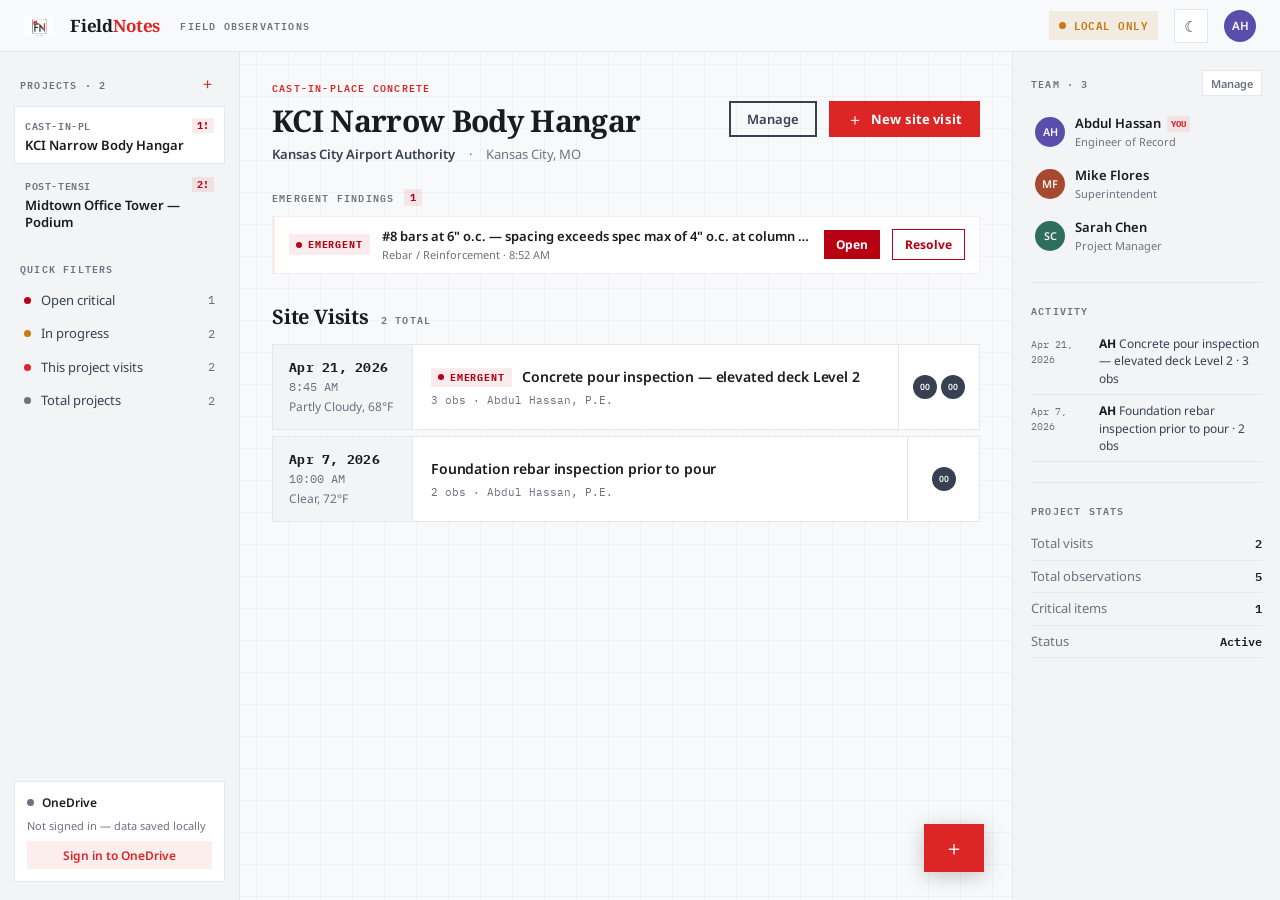
==== commit 16422d1b: "Update logo to new FN brand with light/dark variants + two-tone wordmark - logo-light.png: cropped l" ====
--- a/index.html
+++ b/index.html
@@ -12,7 +12,7 @@
   <link rel="preconnect" href="https://fonts.googleapis.com"/>
   <link rel="preconnect" href="https://fonts.gstatic.com" crossorigin/>
   <link href="https://fonts.googleapis.com/css2?family=Noto+Sans:wght@400;500;600;700&family=Noto+Serif:wght@400;600;700&family=IBM+Plex+Mono:wght@400;600;700&display=swap" rel="stylesheet"/>
-  <link rel="stylesheet" href="styles.css?v=9"/>
+  <link rel="stylesheet" href="styles.css?v=11"/>
 </head>
 <body>
 <div id="root"></div>
@@ -35,19 +35,19 @@
 <script src="lib/vendor-extra.min.js"></script>
 
 <!-- ── App source files (load order matters — dependencies first) ─────────── -->
-<script src="src/constants.js?v=9"></script>   <!-- themes, config, seed data           -->
-<script src="src/utils.js?v=9"></script>       <!-- uid, fmt, ts, ds, dl, load/saveData -->
-<script src="src/db.js?v=9"></script>          <!-- IndexedDB helpers                   -->
-<script src="src/onedrive.js?v=9"></script>    <!-- MSAL auth, upload, sync, hook       -->
-<script src="src/primitives.js?v=9"></script>  <!-- Chip, Toggle, Avatar, BackButton    -->
-<script src="src/tokens.js?v=9"></script>    <!-- FN design tokens, FNAvatar, SeverityPill, etc. -->
-<script src="src/drawing.js?v=9"></script>     <!-- DirectionWheel, MiniDir, CameraCone, markup -->
-<script src="src/HomeScreen.js?v=9"></script>  <!-- HomeScreen, ProjectDetail, VisitRow -->
-<script src="src/ProjectView.js?v=9"></script> <!-- ProjectView, PunchList, sheets      -->
-<script src="src/NewVisitSetup.js?v=9"></script> <!-- 2-step new visit wizard           -->
-<script src="src/reports.js?v=9"></script>     <!-- generatePDF, generateDOCX, ReportPanel -->
-<script src="src/ObservationTool.js?v=9"></script> <!-- The main inspection UI          -->
-<script src="src/App.js?v=9"></script>         <!-- Root App + ReactDOM.createRoot()    -->
+<script src="src/constants.js?v=11"></script>   <!-- themes, config, seed data           -->
+<script src="src/utils.js?v=11"></script>       <!-- uid, fmt, ts, ds, dl, load/saveData -->
+<script src="src/db.js?v=11"></script>          <!-- IndexedDB helpers                   -->
+<script src="src/onedrive.js?v=11"></script>    <!-- MSAL auth, upload, sync, hook       -->
+<script src="src/primitives.js?v=11"></script>  <!-- Chip, Toggle, Avatar, BackButton    -->
+<script src="src/tokens.js?v=11"></script>    <!-- FN design tokens, FNAvatar, SeverityPill, etc. -->
+<script src="src/drawing.js?v=11"></script>     <!-- DirectionWheel, MiniDir, CameraCone, markup -->
+<script src="src/HomeScreen.js?v=11"></script>  <!-- HomeScreen, ProjectDetail, VisitRow -->
+<script src="src/ProjectView.js?v=11"></script> <!-- ProjectView, PunchList, sheets      -->
+<script src="src/NewVisitSetup.js?v=11"></script> <!-- 2-step new visit wizard           -->
+<script src="src/reports.js?v=11"></script>     <!-- generatePDF, generateDOCX, ReportPanel -->
+<script src="src/ObservationTool.js?v=11"></script> <!-- The main inspection UI          -->
+<script src="src/App.js?v=11"></script>         <!-- Root App + ReactDOM.createRoot()    -->
 
 </body>
 </html>
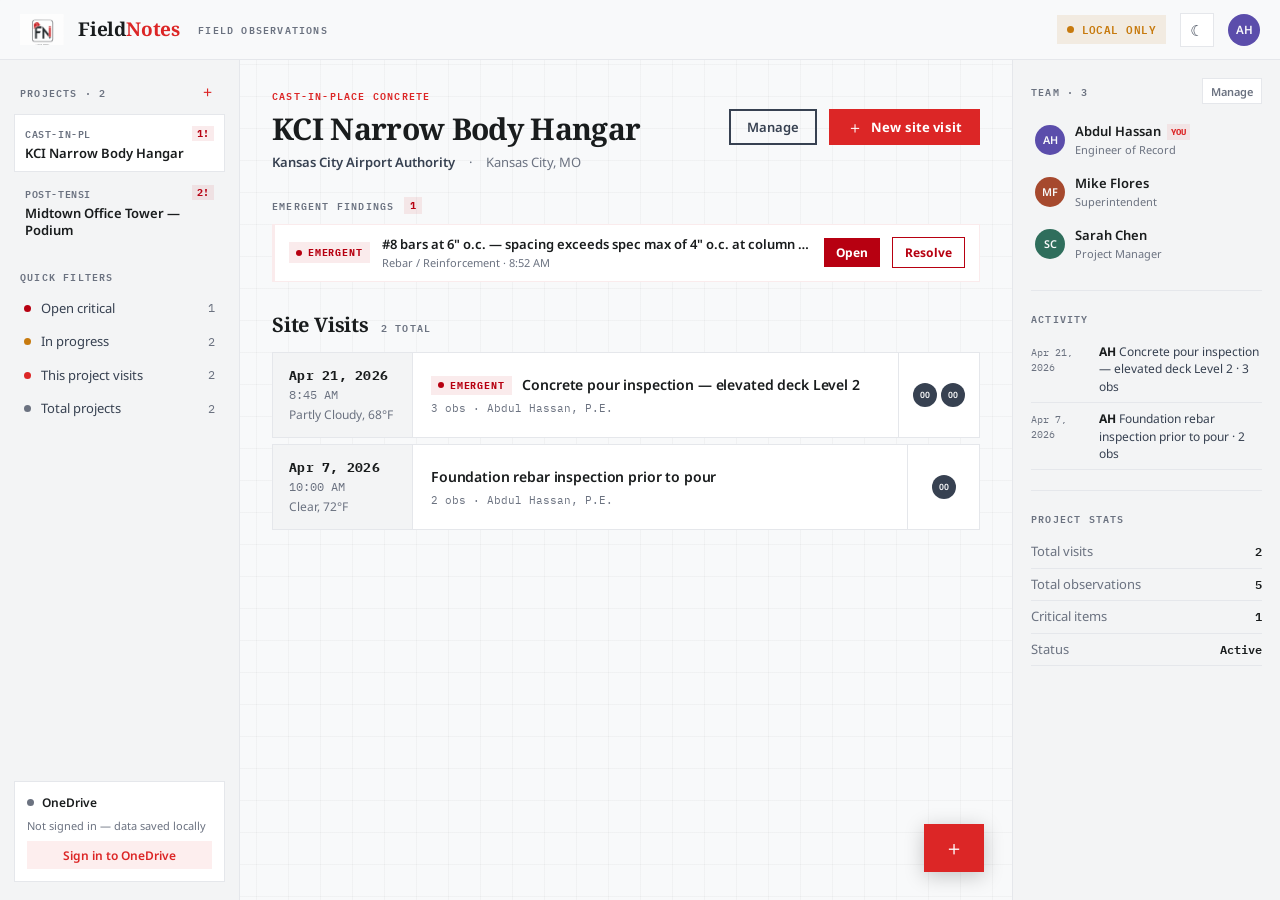
==== commit 02962294: "Increase navbar logo size: 30→44px, navbar height 52→60px Co-Authored-By: Claude Sonnet 4.6 <noreply" ====
--- a/index.html
+++ b/index.html
@@ -12,7 +12,7 @@
   <link rel="preconnect" href="https://fonts.googleapis.com"/>
   <link rel="preconnect" href="https://fonts.gstatic.com" crossorigin/>
   <link href="https://fonts.googleapis.com/css2?family=Noto+Sans:wght@400;500;600;700&family=Noto+Serif:wght@400;600;700&family=IBM+Plex+Mono:wght@400;600;700&display=swap" rel="stylesheet"/>
-  <link rel="stylesheet" href="styles.css?v=11"/>
+  <link rel="stylesheet" href="styles.css?v=12"/>
 </head>
 <body>
 <div id="root"></div>
@@ -35,19 +35,19 @@
 <script src="lib/vendor-extra.min.js"></script>
 
 <!-- ── App source files (load order matters — dependencies first) ─────────── -->
-<script src="src/constants.js?v=11"></script>   <!-- themes, config, seed data           -->
-<script src="src/utils.js?v=11"></script>       <!-- uid, fmt, ts, ds, dl, load/saveData -->
-<script src="src/db.js?v=11"></script>          <!-- IndexedDB helpers                   -->
-<script src="src/onedrive.js?v=11"></script>    <!-- MSAL auth, upload, sync, hook       -->
-<script src="src/primitives.js?v=11"></script>  <!-- Chip, Toggle, Avatar, BackButton    -->
-<script src="src/tokens.js?v=11"></script>    <!-- FN design tokens, FNAvatar, SeverityPill, etc. -->
-<script src="src/drawing.js?v=11"></script>     <!-- DirectionWheel, MiniDir, CameraCone, markup -->
-<script src="src/HomeScreen.js?v=11"></script>  <!-- HomeScreen, ProjectDetail, VisitRow -->
-<script src="src/ProjectView.js?v=11"></script> <!-- ProjectView, PunchList, sheets      -->
-<script src="src/NewVisitSetup.js?v=11"></script> <!-- 2-step new visit wizard           -->
-<script src="src/reports.js?v=11"></script>     <!-- generatePDF, generateDOCX, ReportPanel -->
-<script src="src/ObservationTool.js?v=11"></script> <!-- The main inspection UI          -->
-<script src="src/App.js?v=11"></script>         <!-- Root App + ReactDOM.createRoot()    -->
+<script src="src/constants.js?v=12"></script>   <!-- themes, config, seed data           -->
+<script src="src/utils.js?v=12"></script>       <!-- uid, fmt, ts, ds, dl, load/saveData -->
+<script src="src/db.js?v=12"></script>          <!-- IndexedDB helpers                   -->
+<script src="src/onedrive.js?v=12"></script>    <!-- MSAL auth, upload, sync, hook       -->
+<script src="src/primitives.js?v=12"></script>  <!-- Chip, Toggle, Avatar, BackButton    -->
+<script src="src/tokens.js?v=12"></script>    <!-- FN design tokens, FNAvatar, SeverityPill, etc. -->
+<script src="src/drawing.js?v=12"></script>     <!-- DirectionWheel, MiniDir, CameraCone, markup -->
+<script src="src/HomeScreen.js?v=12"></script>  <!-- HomeScreen, ProjectDetail, VisitRow -->
+<script src="src/ProjectView.js?v=12"></script> <!-- ProjectView, PunchList, sheets      -->
+<script src="src/NewVisitSetup.js?v=12"></script> <!-- 2-step new visit wizard           -->
+<script src="src/reports.js?v=12"></script>     <!-- generatePDF, generateDOCX, ReportPanel -->
+<script src="src/ObservationTool.js?v=12"></script> <!-- The main inspection UI          -->
+<script src="src/App.js?v=12"></script>         <!-- Root App + ReactDOM.createRoot()    -->
 
 </body>
 </html>
